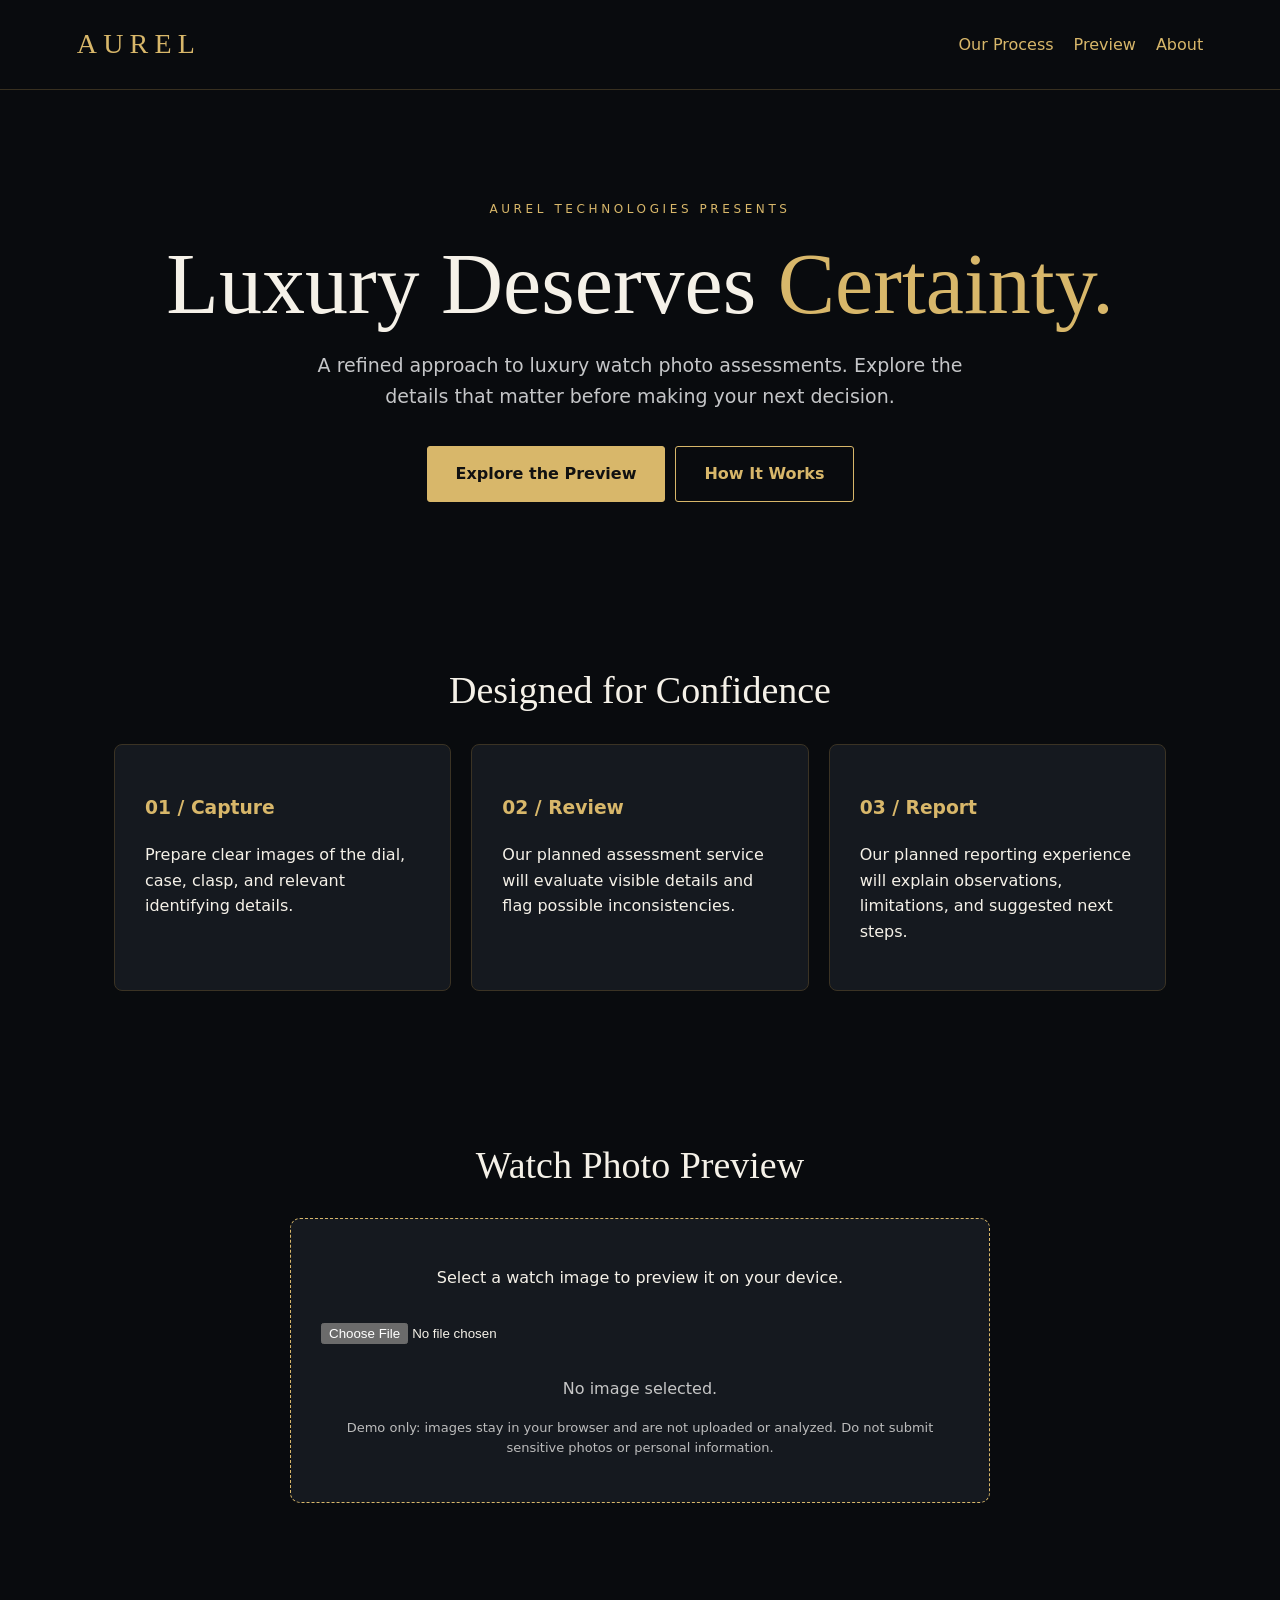
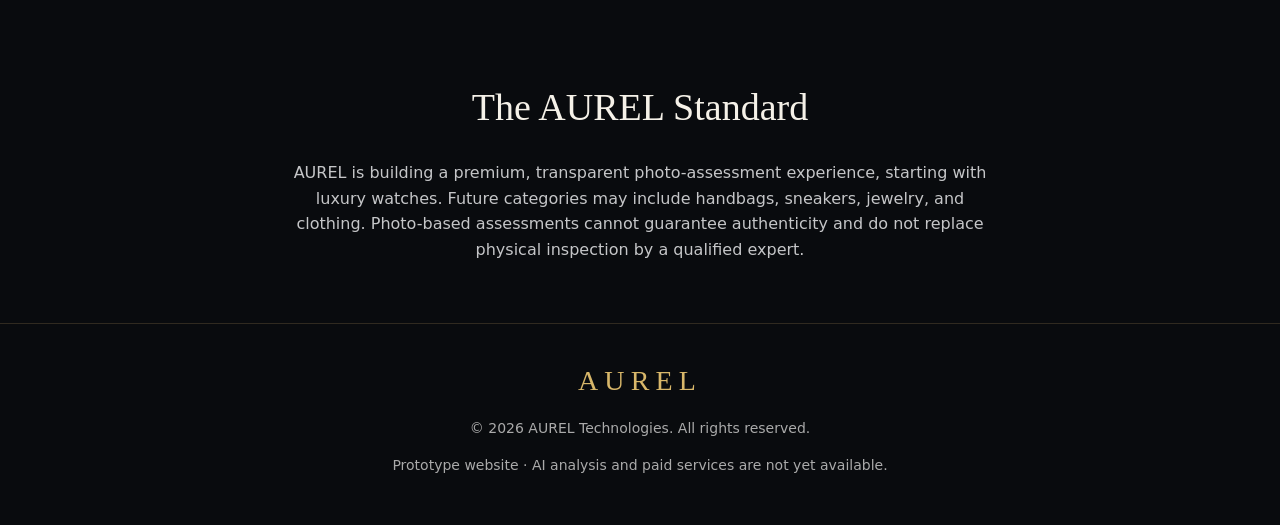
==== index.html @ fa9478c5 "Add files via upload" ====
<!doctype html><html lang="en"><head><meta charset="utf-8"><meta name="viewport" content="width=device-width,initial-scale=1"><meta name="description" content="AUREL Luxury Authentication — Luxury Deserves Certainty."><title>AUREL | Luxury Deserves Certainty</title><style>:root{color-scheme:dark;--gold:#d8b76a;--bg:#090b0e;--panel:#15191f}*{box-sizing:border-box}body{margin:0;background:var(--bg);color:#f5f1e8;font:16px/1.6 system-ui,Arial,sans-serif}header{display:flex;justify-content:space-between;align-items:center;padding:22px max(6vw,20px);border-bottom:1px solid #383020}a{color:var(--gold)}.brand{font-family:Georgia,serif;font-size:28px;letter-spacing:.22em;color:var(--gold)}nav a{margin-left:20px;text-decoration:none}.hero{max-width:1000px;margin:auto;padding:110px 24px 75px;text-align:center}.eyebrow{color:var(--gold);letter-spacing:.3em;text-transform:uppercase;font-size:12px}h1{font:clamp(46px,8vw,86px)/1.06 Georgia,serif;margin:20px 0}h1 span{color:var(--gold)}.lead{max-width:650px;margin:20px auto 35px;color:#c5c6c8;font-size:19px}.button{display:inline-block;padding:14px 28px;border:1px solid var(--gold);background:var(--gold);color:#111;text-decoration:none;font-weight:700;border-radius:3px}.outline{background:transparent;color:var(--gold);margin-left:10px}.wrap{max-width:1100px;margin:auto;padding:60px 24px}.section-title{font:38px Georgia,serif;text-align:center}.grid{display:grid;grid-template-columns:repeat(3,1fr);gap:20px}.card{background:var(--panel);border:1px solid #3b3324;padding:30px;border-radius:8px}.card h3{color:var(--gold)}.upload{max-width:700px;margin:30px auto;background:var(--panel);padding:30px;border:1px dashed var(--gold);border-radius:10px;text-align:center}input[type=file]{width:100%;margin:16px 0}#preview{display:none;max-width:100%;max-height:330px;margin:16px auto;border-radius:6px}#status{color:#c6c6c6}footer{text-align:center;border-top:1px solid #302a20;padding:35px 18px;color:#aaa;font-size:14px}.note{font-size:13px;color:#bcbcbc} @media(max-width:700px){.grid{grid-template-columns:1fr}header{flex-direction:column;gap:12px}nav a{margin:0 9px}.outline{display:block;max-width:220px;margin:12px auto}.hero{padding-top:70px}}</style></head><body><header><div class="brand">AUREL</div><nav><a href="#process">Our Process</a><a href="#preview-tool">Preview</a><a href="#about">About</a></nav></header><main><section class="hero"><div class="eyebrow">AUREL Technologies presents</div><h1>Luxury Deserves <span>Certainty.</span></h1><p class="lead">A refined approach to luxury watch photo assessments. Explore the details that matter before making your next decision.</p><a class="button" href="#preview-tool">Explore the Preview</a><a class="button outline" href="#process">How It Works</a></section><section class="wrap" id="process"><h2 class="section-title">Designed for Confidence</h2><div class="grid"><div class="card"><h3>01 / Capture</h3><p>Prepare clear images of the dial, case, clasp, and relevant identifying details.</p></div><div class="card"><h3>02 / Review</h3><p>Our planned assessment service will evaluate visible details and flag possible inconsistencies.</p></div><div class="card"><h3>03 / Report</h3><p>Our planned reporting experience will explain observations, limitations, and suggested next steps.</p></div></div></section><section class="wrap" id="preview-tool"><h2 class="section-title">Watch Photo Preview</h2><div class="upload"><p>Select a watch image to preview it on your device.</p><input id="photo" type="file" accept="image/jpeg,image/png,image/webp,image/*"><img id="preview" alt="Selected watch preview"><p id="status" role="status">No image selected.</p><p class="note">Demo only: images stay in your browser and are not uploaded or analyzed. Do not submit sensitive photos or personal information.</p></div></section><section class="wrap" id="about"><h2 class="section-title">The AUREL Standard</h2><p style="max-width:720px;margin:auto;text-align:center;color:#c5c6c8">AUREL is building a premium, transparent photo-assessment experience, starting with luxury watches. Future categories may include handbags, sneakers, jewelry, and clothing. Photo-based assessments cannot guarantee authenticity and do not replace physical inspection by a qualified expert.</p></section></main><footer><div class="brand">AUREL</div><p>© <span id="year"></span> AUREL Technologies. All rights reserved.</p><p>Prototype website · AI analysis and paid services are not yet available.</p></footer><script>document.getElementById('year').textContent=new Date().getFullYear();const input=document.getElementById('photo'),preview=document.getElementById('preview'),status=document.getElementById('status');let url;input.addEventListener('change',()=>{if(url)URL.revokeObjectURL(url);const file=input.files&&input.files[0];if(!file){preview.style.display='none';status.textContent='No image selected.';return}if(!file.type.startsWith('image/')){input.value='';preview.style.display='none';status.textContent='Please select an image file.';return}url=URL.createObjectURL(file);preview.src=url;preview.style.display='block';status.textContent='Preview ready. Your image has not been uploaded.'});</script></body></html>
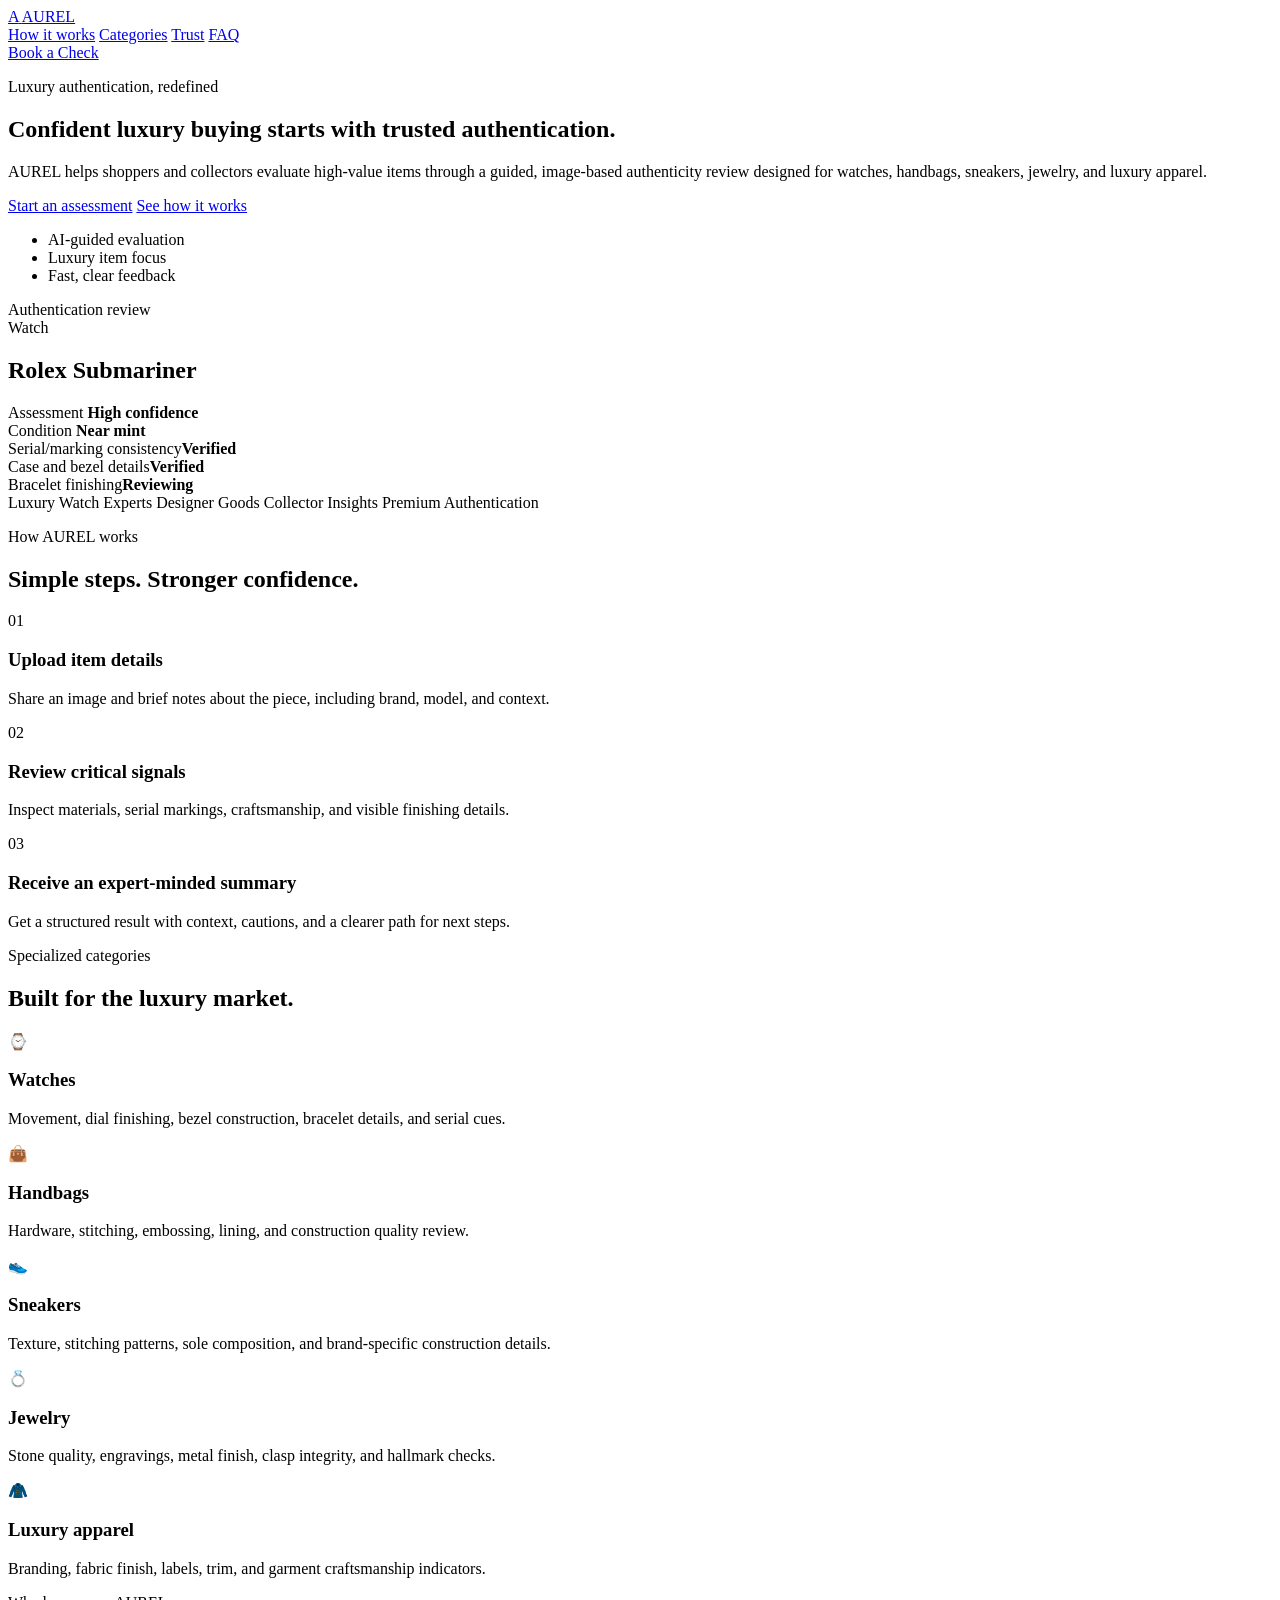
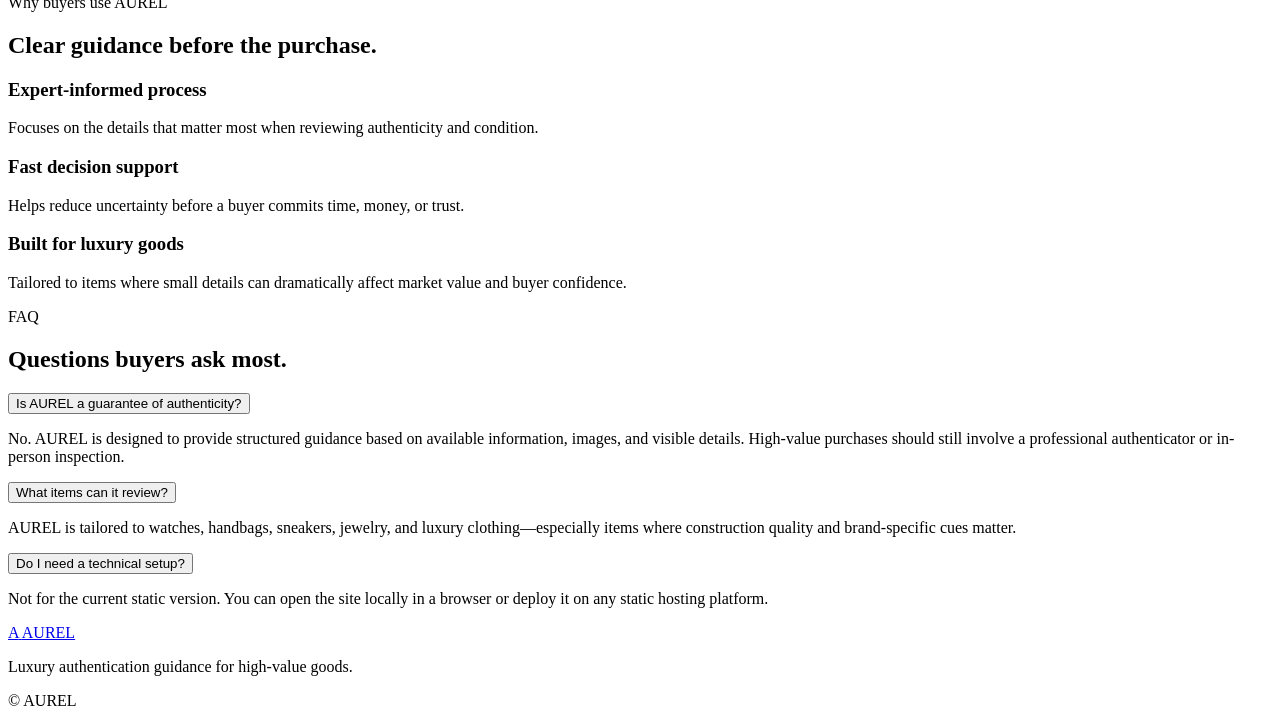
==== commit f7b4d65d: "Build a cleaner, more professional static site structure and repository setup for AUREL." ====
--- a/index.html
+++ b/index.html
@@ -1 +1,245 @@
-<!doctype html><html lang="en"><head><meta charset="utf-8"><meta name="viewport" content="width=device-width,initial-scale=1"><meta name="description" content="AUREL Luxury Authentication — Luxury Deserves Certainty."><title>AUREL | Luxury Deserves Certainty</title><style>:root{color-scheme:dark;--gold:#d8b76a;--bg:#090b0e;--panel:#15191f}*{box-sizing:border-box}body{margin:0;background:var(--bg);color:#f5f1e8;font:16px/1.6 system-ui,Arial,sans-serif}header{display:flex;justify-content:space-between;align-items:center;padding:22px max(6vw,20px);border-bottom:1px solid #383020}a{color:var(--gold)}.brand{font-family:Georgia,serif;font-size:28px;letter-spacing:.22em;color:var(--gold)}nav a{margin-left:20px;text-decoration:none}.hero{max-width:1000px;margin:auto;padding:110px 24px 75px;text-align:center}.eyebrow{color:var(--gold);letter-spacing:.3em;text-transform:uppercase;font-size:12px}h1{font:clamp(46px,8vw,86px)/1.06 Georgia,serif;margin:20px 0}h1 span{color:var(--gold)}.lead{max-width:650px;margin:20px auto 35px;color:#c5c6c8;font-size:19px}.button{display:inline-block;padding:14px 28px;border:1px solid var(--gold);background:var(--gold);color:#111;text-decoration:none;font-weight:700;border-radius:3px}.outline{background:transparent;color:var(--gold);margin-left:10px}.wrap{max-width:1100px;margin:auto;padding:60px 24px}.section-title{font:38px Georgia,serif;text-align:center}.grid{display:grid;grid-template-columns:repeat(3,1fr);gap:20px}.card{background:var(--panel);border:1px solid #3b3324;padding:30px;border-radius:8px}.card h3{color:var(--gold)}.upload{max-width:700px;margin:30px auto;background:var(--panel);padding:30px;border:1px dashed var(--gold);border-radius:10px;text-align:center}input[type=file]{width:100%;margin:16px 0}#preview{display:none;max-width:100%;max-height:330px;margin:16px auto;border-radius:6px}#status{color:#c6c6c6}footer{text-align:center;border-top:1px solid #302a20;padding:35px 18px;color:#aaa;font-size:14px}.note{font-size:13px;color:#bcbcbc} @media(max-width:700px){.grid{grid-template-columns:1fr}header{flex-direction:column;gap:12px}nav a{margin:0 9px}.outline{display:block;max-width:220px;margin:12px auto}.hero{padding-top:70px}}</style></head><body><header><div class="brand">AUREL</div><nav><a href="#process">Our Process</a><a href="#preview-tool">Preview</a><a href="#about">About</a></nav></header><main><section class="hero"><div class="eyebrow">AUREL Technologies presents</div><h1>Luxury Deserves <span>Certainty.</span></h1><p class="lead">A refined approach to luxury watch photo assessments. Explore the details that matter before making your next decision.</p><a class="button" href="#preview-tool">Explore the Preview</a><a class="button outline" href="#process">How It Works</a></section><section class="wrap" id="process"><h2 class="section-title">Designed for Confidence</h2><div class="grid"><div class="card"><h3>01 / Capture</h3><p>Prepare clear images of the dial, case, clasp, and relevant identifying details.</p></div><div class="card"><h3>02 / Review</h3><p>Our planned assessment service will evaluate visible details and flag possible inconsistencies.</p></div><div class="card"><h3>03 / Report</h3><p>Our planned reporting experience will explain observations, limitations, and suggested next steps.</p></div></div></section><section class="wrap" id="preview-tool"><h2 class="section-title">Watch Photo Preview</h2><div class="upload"><p>Select a watch image to preview it on your device.</p><input id="photo" type="file" accept="image/jpeg,image/png,image/webp,image/*"><img id="preview" alt="Selected watch preview"><p id="status" role="status">No image selected.</p><p class="note">Demo only: images stay in your browser and are not uploaded or analyzed. Do not submit sensitive photos or personal information.</p></div></section><section class="wrap" id="about"><h2 class="section-title">The AUREL Standard</h2><p style="max-width:720px;margin:auto;text-align:center;color:#c5c6c8">AUREL is building a premium, transparent photo-assessment experience, starting with luxury watches. Future categories may include handbags, sneakers, jewelry, and clothing. Photo-based assessments cannot guarantee authenticity and do not replace physical inspection by a qualified expert.</p></section></main><footer><div class="brand">AUREL</div><p>© <span id="year"></span> AUREL Technologies. All rights reserved.</p><p>Prototype website · AI analysis and paid services are not yet available.</p></footer><script>document.getElementById('year').textContent=new Date().getFullYear();const input=document.getElementById('photo'),preview=document.getElementById('preview'),status=document.getElementById('status');let url;input.addEventListener('change',()=>{if(url)URL.revokeObjectURL(url);const file=input.files&&input.files[0];if(!file){preview.style.display='none';status.textContent='No image selected.';return}if(!file.type.startsWith('image/')){input.value='';preview.style.display='none';status.textContent='Please select an image file.';return}url=URL.createObjectURL(file);preview.src=url;preview.style.display='block';status.textContent='Preview ready. Your image has not been uploaded.'});</script></body></html>
+<!doctype html>
+<html lang="en">
+  <head>
+    <meta charset="UTF-8" />
+    <meta name="viewport" content="width=device-width, initial-scale=1.0" />
+    <meta
+      name="description"
+      content="AUREL helps luxury buyers assess the authenticity of watches, handbags, sneakers, jewelry, and apparel using AI-guided evaluation and expert-informed guidance."
+    />
+    <title>AUREL | Luxury Authentication</title>
+    <link rel="preconnect" href="https://fonts.googleapis.com" />
+    <link rel="preconnect" href="https://fonts.gstatic.com" crossorigin />
+    <link href="https://fonts.googleapis.com/css2?family=Cormorant+Garamond:wght@500;600;700&family=Inter:wght@400;500;600;700&display=swap" rel="stylesheet" />
+    <link rel="stylesheet" href="assets/styles.css" />
+  </head>
+  <body>
+    <header class="site-header">
+      <div class="container nav-wrap">
+        <a href="#top" class="brand" aria-label="AUREL home">
+          <span class="brand-mark">A</span>
+          <span class="brand-text">AUREL</span>
+        </a>
+
+        <nav class="main-nav" aria-label="Main navigation">
+          <a href="#how-it-works">How it works</a>
+          <a href="#categories">Categories</a>
+          <a href="#trust">Trust</a>
+          <a href="#faq">FAQ</a>
+        </nav>
+
+        <a href="#contact" class="button button-primary">Book a Check</a>
+      </div>
+    </header>
+
+    <main id="top">
+      <section class="hero">
+        <div class="container hero-grid">
+          <div class="hero-copy">
+            <p class="eyebrow">Luxury authentication, redefined</p>
+            <h1>Confident luxury buying starts with trusted authentication.</h1>
+            <p class="lede">
+              AUREL helps shoppers and collectors evaluate high-value items through a
+              guided, image-based authenticity review designed for watches, handbags,
+              sneakers, jewelry, and luxury apparel.
+            </p>
+
+            <div class="hero-actions">
+              <a href="#contact" class="button button-primary">Start an assessment</a>
+              <a href="#how-it-works" class="button button-secondary">See how it works</a>
+            </div>
+
+            <ul class="hero-meta" aria-label="Key benefits">
+              <li>AI-guided evaluation</li>
+              <li>Luxury item focus</li>
+              <li>Fast, clear feedback</li>
+            </ul>
+          </div>
+
+          <div class="hero-card" aria-label="Luxury authentication preview">
+            <div class="card-topline">
+              <span class="status-dot"></span>
+              <span>Authentication review</span>
+            </div>
+
+            <div class="item-panel">
+              <div class="item-tag">Watch</div>
+              <h2>Rolex Submariner</h2>
+              <div class="item-stats">
+                <div>
+                  <span class="label">Assessment</span>
+                  <strong>High confidence</strong>
+                </div>
+                <div>
+                  <span class="label">Condition</span>
+                  <strong>Near mint</strong>
+                </div>
+              </div>
+            </div>
+
+            <div class="checklist">
+              <div class="check-row"><span>Serial/marking consistency</span><strong>Verified</strong></div>
+              <div class="check-row"><span>Case and bezel details</span><strong>Verified</strong></div>
+              <div class="check-row"><span>Bracelet finishing</span><strong>Reviewing</strong></div>
+            </div>
+          </div>
+        </div>
+      </section>
+
+      <section class="trust-bar">
+        <div class="container trust-items">
+          <span>Luxury Watch Experts</span>
+          <span>Designer Goods</span>
+          <span>Collector Insights</span>
+          <span>Premium Authentication</span>
+        </div>
+      </section>
+
+      <section id="how-it-works" class="section">
+        <div class="container">
+          <div class="section-header">
+            <p class="eyebrow">How AUREL works</p>
+            <h2>Simple steps. Stronger confidence.</h2>
+          </div>
+
+          <div class="steps-grid">
+            <article class="step-card">
+              <div class="step-number">01</div>
+              <h3>Upload item details</h3>
+              <p>Share an image and brief notes about the piece, including brand, model, and context.</p>
+            </article>
+
+            <article class="step-card">
+              <div class="step-number">02</div>
+              <h3>Review critical signals</h3>
+              <p>Inspect materials, serial markings, craftsmanship, and visible finishing details.</p>
+            </article>
+
+            <article class="step-card">
+              <div class="step-number">03</div>
+              <h3>Receive an expert-minded summary</h3>
+              <p>Get a structured result with context, cautions, and a clearer path for next steps.</p>
+            </article>
+          </div>
+        </div>
+      </section>
+
+      <section id="categories" class="section muted">
+        <div class="container">
+          <div class="section-header">
+            <p class="eyebrow">Specialized categories</p>
+            <h2>Built for the luxury market.</h2>
+          </div>
+
+          <div class="category-grid">
+            <article class="category-card">
+              <span class="category-icon">⌚</span>
+              <h3>Watches</h3>
+              <p>Movement, dial finishing, bezel construction, bracelet details, and serial cues.</p>
+            </article>
+            <article class="category-card">
+              <span class="category-icon">👜</span>
+              <h3>Handbags</h3>
+              <p>Hardware, stitching, embossing, lining, and construction quality review.</p>
+            </article>
+            <article class="category-card">
+              <span class="category-icon">👟</span>
+              <h3>Sneakers</h3>
+              <p>Texture, stitching patterns, sole composition, and brand-specific construction details.</p>
+            </article>
+            <article class="category-card">
+              <span class="category-icon">💍</span>
+              <h3>Jewelry</h3>
+              <p>Stone quality, engravings, metal finish, clasp integrity, and hallmark checks.</p>
+            </article>
+            <article class="category-card">
+              <span class="category-icon">🧥</span>
+              <h3>Luxury apparel</h3>
+              <p>Branding, fabric finish, labels, trim, and garment craftsmanship indicators.</p>
+            </article>
+          </div>
+        </div>
+      </section>
+
+      <section id="trust" class="section">
+        <div class="container two-column">
+          <div>
+            <p class="eyebrow">Why buyers use AUREL</p>
+            <h2>Clear guidance before the purchase.</h2>
+          </div>
+
+          <div class="feature-list">
+            <article>
+              <h3>Expert-informed process</h3>
+              <p>Focuses on the details that matter most when reviewing authenticity and condition.</p>
+            </article>
+            <article>
+              <h3>Fast decision support</h3>
+              <p>Helps reduce uncertainty before a buyer commits time, money, or trust.</p>
+            </article>
+            <article>
+              <h3>Built for luxury goods</h3>
+              <p>Tailored to items where small details can dramatically affect market value and buyer confidence.</p>
+            </article>
+          </div>
+        </div>
+      </section>
+
+      <section id="faq" class="section muted">
+        <div class="container">
+          <div class="section-header narrow">
+            <p class="eyebrow">FAQ</p>
+            <h2>Questions buyers ask most.</h2>
+          </div>
+
+          <div class="faq-list">
+            <div class="faq-item">
+              <button type="button" aria-expanded="false">
+                Is AUREL a guarantee of authenticity?
+              </button>
+              <div class="faq-answer">
+                <p>No. AUREL is designed to provide structured guidance based on available information, images, and visible details. High-value purchases should still involve a professional authenticator or in-person inspection.</p>
+              </div>
+            </div>
+
+            <div class="faq-item">
+              <button type="button" aria-expanded="false">
+                What items can it review?
+              </button>
+              <div class="faq-answer">
+                <p>AUREL is tailored to watches, handbags, sneakers, jewelry, and luxury clothing—especially items where construction quality and brand-specific cues matter.</p>
+              </div>
+            </div>
+
+            <div class="faq-item">
+              <button type="button" aria-expanded="false">
+                Do I need a technical setup?
+              </button>
+              <div class="faq-answer">
+                <p>Not for the current static version. You can open the site locally in a browser or deploy it on any static hosting platform.</p>
+              </div>
+            </div>
+          </div>
+        </div>
+      </section>
+    </main>
+
+    <footer id="contact" class="site-footer">
+      <div class="container footer-wrap">
+        <div>
+          <a href="#top" class="brand brand-footer" aria-label="AUREL home">
+            <span class="brand-mark">A</span>
+            <span class="brand-text">AUREL</span>
+          </a>
+        </div>
+
+        <div class="footer-copy">
+          <p>Luxury authentication guidance for high-value goods.</p>
+          <p>© <span id="year"></span> AUREL</p>
+        </div>
+      </div>
+    </footer>
+
+    <script src="assets/app.js"></script>
+  </body>
+</html>
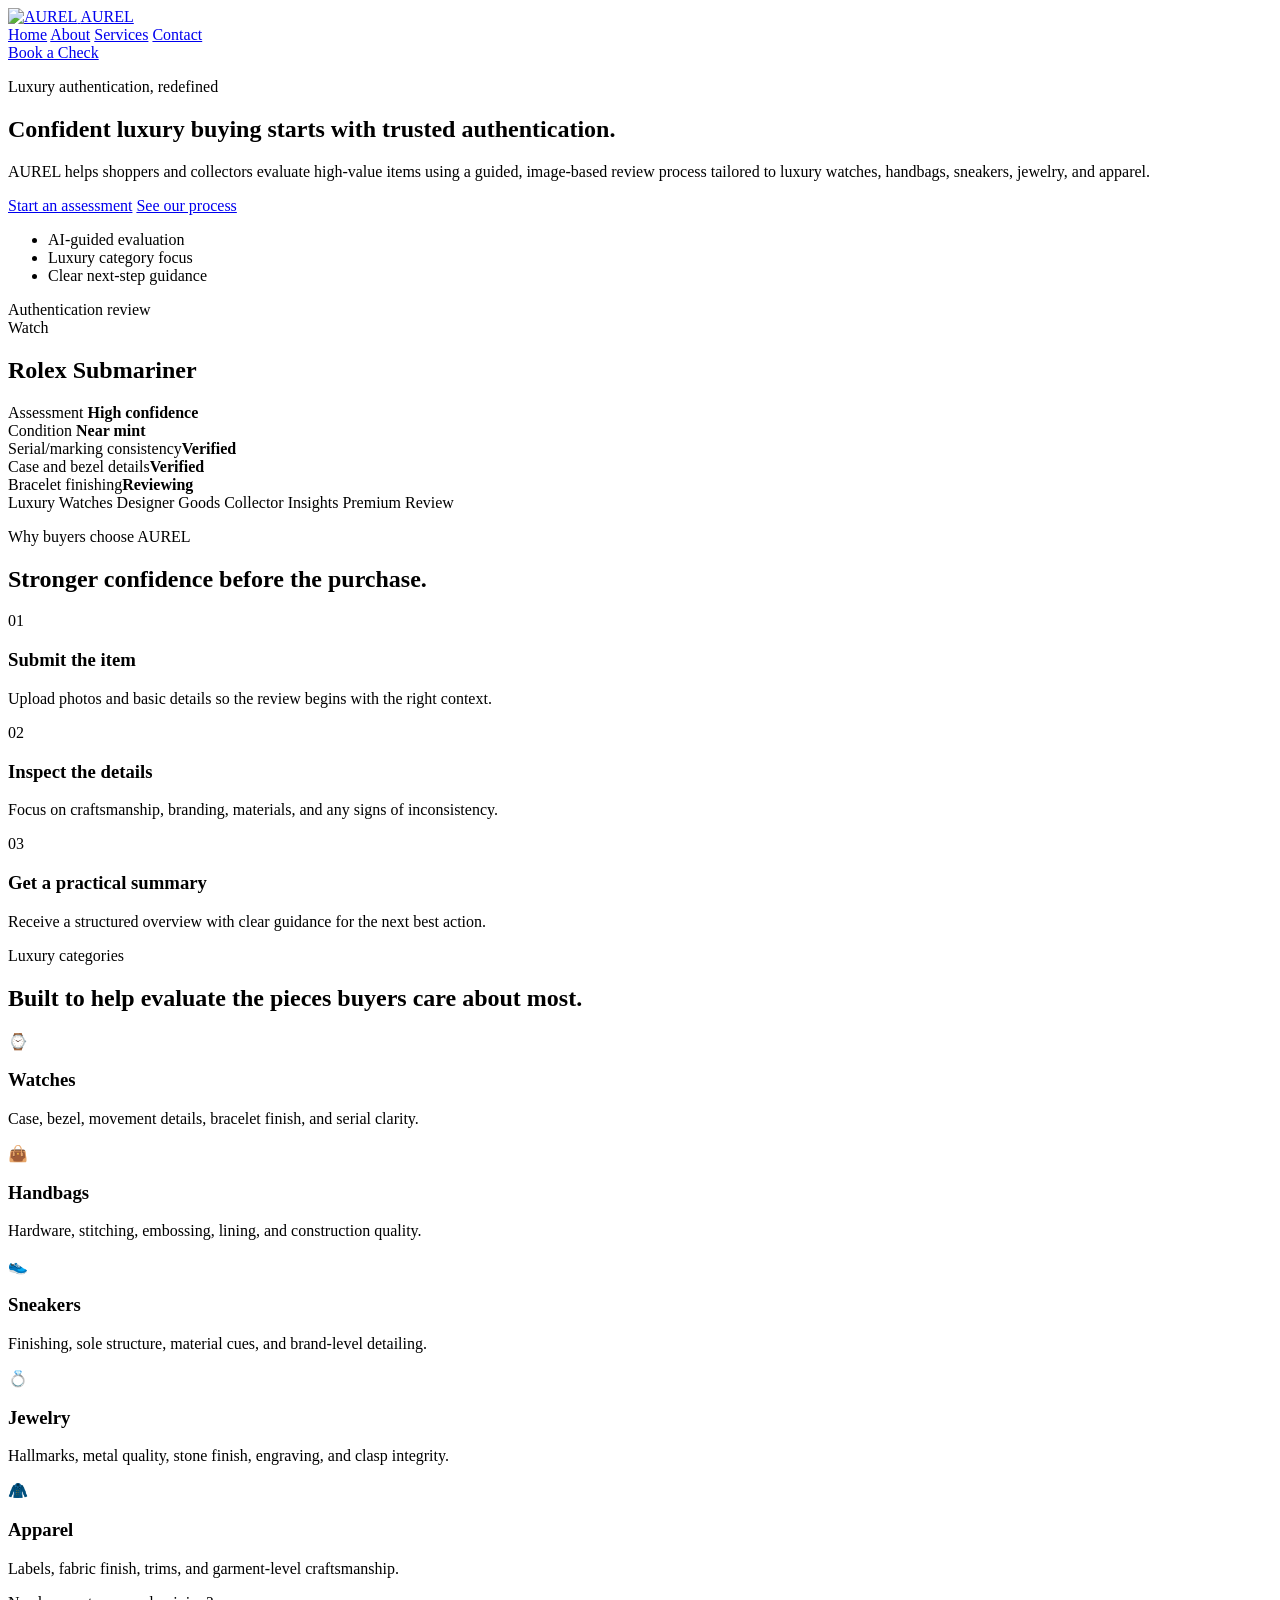
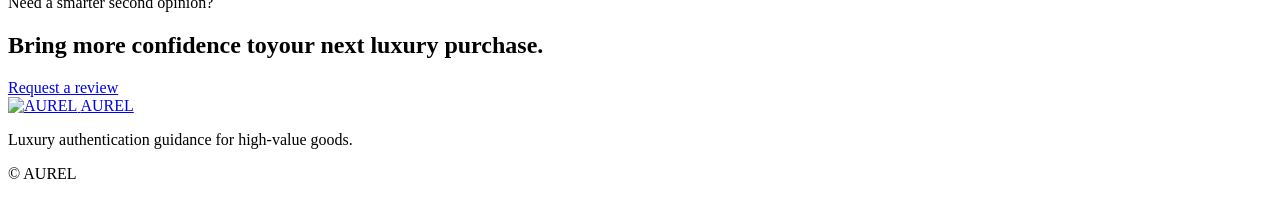
==== commit f5a5b8cd: "Add a branded multi-page website with a lead form and richer repository polish." ====
--- a/index.html
+++ b/index.html
@@ -5,7 +5,7 @@
     <meta name="viewport" content="width=device-width, initial-scale=1.0" />
     <meta
       name="description"
-      content="AUREL helps luxury buyers assess the authenticity of watches, handbags, sneakers, jewelry, and apparel using AI-guided evaluation and expert-informed guidance."
+      content="AUREL is a luxury authentication platform helping buyers evaluate watches, handbags, sneakers, jewelry, and apparel with confidence."
     />
     <title>AUREL | Luxury Authentication</title>
     <link rel="preconnect" href="https://fonts.googleapis.com" />
@@ -16,47 +16,47 @@
   <body>
     <header class="site-header">
       <div class="container nav-wrap">
-        <a href="#top" class="brand" aria-label="AUREL home">
-          <span class="brand-mark">A</span>
+        <a href="index.html" class="brand" aria-label="AUREL home">
+          <img src="assets/logo.svg" alt="AUREL" class="brand-logo" />
           <span class="brand-text">AUREL</span>
         </a>
 
         <nav class="main-nav" aria-label="Main navigation">
-          <a href="#how-it-works">How it works</a>
-          <a href="#categories">Categories</a>
-          <a href="#trust">Trust</a>
-          <a href="#faq">FAQ</a>
+          <a href="index.html" class="active">Home</a>
+          <a href="about.html">About</a>
+          <a href="services.html">Services</a>
+          <a href="contact.html">Contact</a>
         </nav>
 
-        <a href="#contact" class="button button-primary">Book a Check</a>
+        <a href="contact.html" class="button button-primary">Book a Check</a>
       </div>
     </header>
 
-    <main id="top">
-      <section class="hero">
+    <main>
+      <section class="hero hero-home">
         <div class="container hero-grid">
           <div class="hero-copy">
             <p class="eyebrow">Luxury authentication, redefined</p>
             <h1>Confident luxury buying starts with trusted authentication.</h1>
             <p class="lede">
-              AUREL helps shoppers and collectors evaluate high-value items through a
-              guided, image-based authenticity review designed for watches, handbags,
-              sneakers, jewelry, and luxury apparel.
+              AUREL helps shoppers and collectors evaluate high-value items using a guided,
+              image-based review process tailored to luxury watches, handbags, sneakers,
+              jewelry, and apparel.
             </p>
 
             <div class="hero-actions">
-              <a href="#contact" class="button button-primary">Start an assessment</a>
-              <a href="#how-it-works" class="button button-secondary">See how it works</a>
+              <a href="contact.html" class="button button-primary">Start an assessment</a>
+              <a href="services.html" class="button button-secondary">See our process</a>
             </div>
 
             <ul class="hero-meta" aria-label="Key benefits">
               <li>AI-guided evaluation</li>
-              <li>Luxury item focus</li>
-              <li>Fast, clear feedback</li>
+              <li>Luxury category focus</li>
+              <li>Clear next-step guidance</li>
             </ul>
           </div>
 
-          <div class="hero-card" aria-label="Luxury authentication preview">
+          <div class="hero-card" aria-label="Authentication overview card">
             <div class="card-topline">
               <span class="status-dot"></span>
               <span>Authentication review</span>
@@ -88,147 +88,95 @@
 
       <section class="trust-bar">
         <div class="container trust-items">
-          <span>Luxury Watch Experts</span>
+          <span>Luxury Watches</span>
           <span>Designer Goods</span>
           <span>Collector Insights</span>
-          <span>Premium Authentication</span>
+          <span>Premium Review</span>
         </div>
       </section>
 
-      <section id="how-it-works" class="section">
+      <section class="section">
         <div class="container">
           <div class="section-header">
-            <p class="eyebrow">How AUREL works</p>
-            <h2>Simple steps. Stronger confidence.</h2>
+            <p class="eyebrow">Why buyers choose AUREL</p>
+            <h2>Stronger confidence before the purchase.</h2>
           </div>
 
           <div class="steps-grid">
             <article class="step-card">
               <div class="step-number">01</div>
-              <h3>Upload item details</h3>
-              <p>Share an image and brief notes about the piece, including brand, model, and context.</p>
+              <h3>Submit the item</h3>
+              <p>Upload photos and basic details so the review begins with the right context.</p>
             </article>
 
             <article class="step-card">
               <div class="step-number">02</div>
-              <h3>Review critical signals</h3>
-              <p>Inspect materials, serial markings, craftsmanship, and visible finishing details.</p>
+              <h3>Inspect the details</h3>
+              <p>Focus on craftsmanship, branding, materials, and any signs of inconsistency.</p>
             </article>
 
             <article class="step-card">
               <div class="step-number">03</div>
-              <h3>Receive an expert-minded summary</h3>
-              <p>Get a structured result with context, cautions, and a clearer path for next steps.</p>
+              <h3>Get a practical summary</h3>
+              <p>Receive a structured overview with clear guidance for the next best action.</p>
             </article>
           </div>
         </div>
       </section>
 
-      <section id="categories" class="section muted">
+      <section class="section muted">
         <div class="container">
           <div class="section-header">
-            <p class="eyebrow">Specialized categories</p>
-            <h2>Built for the luxury market.</h2>
+            <p class="eyebrow">Luxury categories</p>
+            <h2>Built to help evaluate the pieces buyers care about most.</h2>
           </div>
 
           <div class="category-grid">
             <article class="category-card">
               <span class="category-icon">⌚</span>
               <h3>Watches</h3>
-              <p>Movement, dial finishing, bezel construction, bracelet details, and serial cues.</p>
+              <p>Case, bezel, movement details, bracelet finish, and serial clarity.</p>
             </article>
             <article class="category-card">
               <span class="category-icon">👜</span>
               <h3>Handbags</h3>
-              <p>Hardware, stitching, embossing, lining, and construction quality review.</p>
+              <p>Hardware, stitching, embossing, lining, and construction quality.</p>
             </article>
             <article class="category-card">
               <span class="category-icon">👟</span>
               <h3>Sneakers</h3>
-              <p>Texture, stitching patterns, sole composition, and brand-specific construction details.</p>
+              <p>Finishing, sole structure, material cues, and brand-level detailing.</p>
             </article>
             <article class="category-card">
               <span class="category-icon">💍</span>
               <h3>Jewelry</h3>
-              <p>Stone quality, engravings, metal finish, clasp integrity, and hallmark checks.</p>
+              <p>Hallmarks, metal quality, stone finish, engraving, and clasp integrity.</p>
             </article>
             <article class="category-card">
               <span class="category-icon">🧥</span>
-              <h3>Luxury apparel</h3>
-              <p>Branding, fabric finish, labels, trim, and garment craftsmanship indicators.</p>
+              <h3>Apparel</h3>
+              <p>Labels, fabric finish, trims, and garment-level craftsmanship.</p>
             </article>
           </div>
         </div>
       </section>
 
-      <section id="trust" class="section">
-        <div class="container two-column">
+      <section class="section">
+        <div class="container cta-panel">
           <div>
-            <p class="eyebrow">Why buyers use AUREL</p>
-            <h2>Clear guidance before the purchase.</h2>
+            <p class="eyebrow">Need a smarter second opinion?</p>
+            <h2>Bring more confidence toyour next luxury purchase.</h2>
           </div>
-
-          <div class="feature-list">
-            <article>
-              <h3>Expert-informed process</h3>
-              <p>Focuses on the details that matter most when reviewing authenticity and condition.</p>
-            </article>
-            <article>
-              <h3>Fast decision support</h3>
-              <p>Helps reduce uncertainty before a buyer commits time, money, or trust.</p>
-            </article>
-            <article>
-              <h3>Built for luxury goods</h3>
-              <p>Tailored to items where small details can dramatically affect market value and buyer confidence.</p>
-            </article>
-          </div>
-        </div>
-      </section>
-
-      <section id="faq" class="section muted">
-        <div class="container">
-          <div class="section-header narrow">
-            <p class="eyebrow">FAQ</p>
-            <h2>Questions buyers ask most.</h2>
-          </div>
-
-          <div class="faq-list">
-            <div class="faq-item">
-              <button type="button" aria-expanded="false">
-                Is AUREL a guarantee of authenticity?
-              </button>
-              <div class="faq-answer">
-                <p>No. AUREL is designed to provide structured guidance based on available information, images, and visible details. High-value purchases should still involve a professional authenticator or in-person inspection.</p>
-              </div>
-            </div>
-
-            <div class="faq-item">
-              <button type="button" aria-expanded="false">
-                What items can it review?
-              </button>
-              <div class="faq-answer">
-                <p>AUREL is tailored to watches, handbags, sneakers, jewelry, and luxury clothing—especially items where construction quality and brand-specific cues matter.</p>
-              </div>
-            </div>
-
-            <div class="faq-item">
-              <button type="button" aria-expanded="false">
-                Do I need a technical setup?
-              </button>
-              <div class="faq-answer">
-                <p>Not for the current static version. You can open the site locally in a browser or deploy it on any static hosting platform.</p>
-              </div>
-            </div>
-          </div>
+          <a href="contact.html" class="button button-primary">Request a review</a>
         </div>
       </section>
     </main>
 
-    <footer id="contact" class="site-footer">
+    <footer class="site-footer">
       <div class="container footer-wrap">
         <div>
-          <a href="#top" class="brand brand-footer" aria-label="AUREL home">
-            <span class="brand-mark">A</span>
+          <a href="index.html" class="brand brand-footer" aria-label="AUREL home">
+            <img src="assets/logo.svg" alt="AUREL" class="brand-logo" />
             <span class="brand-text">AUREL</span>
           </a>
         </div>
@@ -243,3 +191,4 @@
     <script src="assets/app.js"></script>
   </body>
 </html>
+
--- a/assets/styles.css
+++ b/assets/styles.css
@@ -0,0 +1,111 @@
+<!doctype html>
+<html lang="en">
+  <head>
+    <meta charset="UTF-8" />
+    <meta name="viewport" content="width=device-width, initial-scale=1.0" />
+    <meta
+      name="description"
+      content="Contact AUREL to request an item review, ask a question, or get guidance on your next luxury purchase."
+    />
+    <title>Contact AUREL | Luxury Authentication</title>
+    <link rel="preconnect" href="https://fonts.googleapis.com" />
+    <link rel="preconnect" href="https://fonts.gstatic.com" crossorigin />
+    <link href="https://fonts.googleapis.com/css2?family=Cormorant+Garamond:wght@500;600;700&family=Inter:wght@400;500;600;700&display=swap" rel="stylesheet" />
+    <link rel="stylesheet" href="assets/styles.css" />
+  </head>
+  <body>
+    <header class="site-header">
+      <div class="container nav-wrap">
+        <a href="index.html" class="brand" aria-label="AUREL home">
+          <img src="assets/logo.svg" alt="AUREL" class="brand-logo" />
+          <span class="brand-text">AUREL</span>
+        </a>
+
+        <nav class="main-nav" aria-label="Main navigation">
+          <a href="index.html">Home</a>
+          <a href="about.html">About</a>
+          <a href="services.html">Services</a>
+          <a href="contact.html" class="active">Contact</a>
+        </nav>
+
+        <a href="contact.html" class="button button-primary">Book a Check</a>
+      </div>
+    </header>
+
+    <main>
+      <section class="page-hero section">
+        <div class="container narrow-layout">
+          <p class="eyebrow">Contact</p>
+          <h1>Request a review or ask a question.</h1>
+          <p class="lede">
+            Start with the details of the item you want reviewed and we will guide you toward the best next step.
+          </p>
+        </div>
+      </section>
+
+      <section class="section">
+        <div class="container contact-grid">
+          <form class="lead-form" id="leadForm" novalidate>
+            <div class="field-group">
+              <label for="name">Full name</label>
+              <input id="name" name="name" type="text" placeholder="Your name" required />
+            </div>
+
+            <div class="field-group">
+              <label for="email">Email address</label>
+              <input id="email" name="email" type="email" placeholder="you@example.com" required />
+            </div>
+
+            <div class="field-group">
+              <label for="itemType">Item type</label>
+              <select id="itemType" name="itemType" required>
+                <option value="">Select an item</option>
+                <option>Watch</option>
+                <option>Handbag</option>
+                <option>Sneaker</option>
+                <option>Jewelry</option>
+                <option>Luxury apparel</option>
+              </select>
+            </div>
+
+            <div class="field-group">
+              <label for="message">Tell us about the item</label>
+              <textarea id="message" name="message" rows="5" placeholder="Brand, model, condition, and any concerns..." required></textarea>
+            </div>
+
+            <button type="submit" class="button button-primary form-submit">Request review</button>
+            <p class="form-status" aria-live="polite"></p>
+          </form>
+
+          <aside class="info-panel">
+            <h3>Before you send</h3>
+            <ul>
+              <li>Include clear photos if available</li>
+              <li>Note the brand, model, and condition</li>
+              <li>Describe what you want reviewed most</li>
+            </ul>
+            <p class="muted-copy">For high-value purchases, a professional authenticator or in-person inspection remains recommended.</p>
+          </aside>
+        </div>
+      </section>
+    </main>
+
+    <footer class="site-footer">
+      <div class="container footer-wrap">
+        <div>
+          <a href="index.html" class="brand brand-footer" aria-label="AUREL home">
+            <img src="assets/logo.svg" alt="AUREL" class="brand-logo" />
+            <span class="brand-text">AUREL</span>
+          </a>
+        </div>
+
+        <div class="footer-copy">
+          <p>Luxury authentication guidance for high-value goods.</p>
+          <p>© <span id="year"></span> AUREL</p>
+        </div>
+      </div>
+    </footer>
+
+    <script src="assets/app.js"></script>
+  </body>
+</html>
